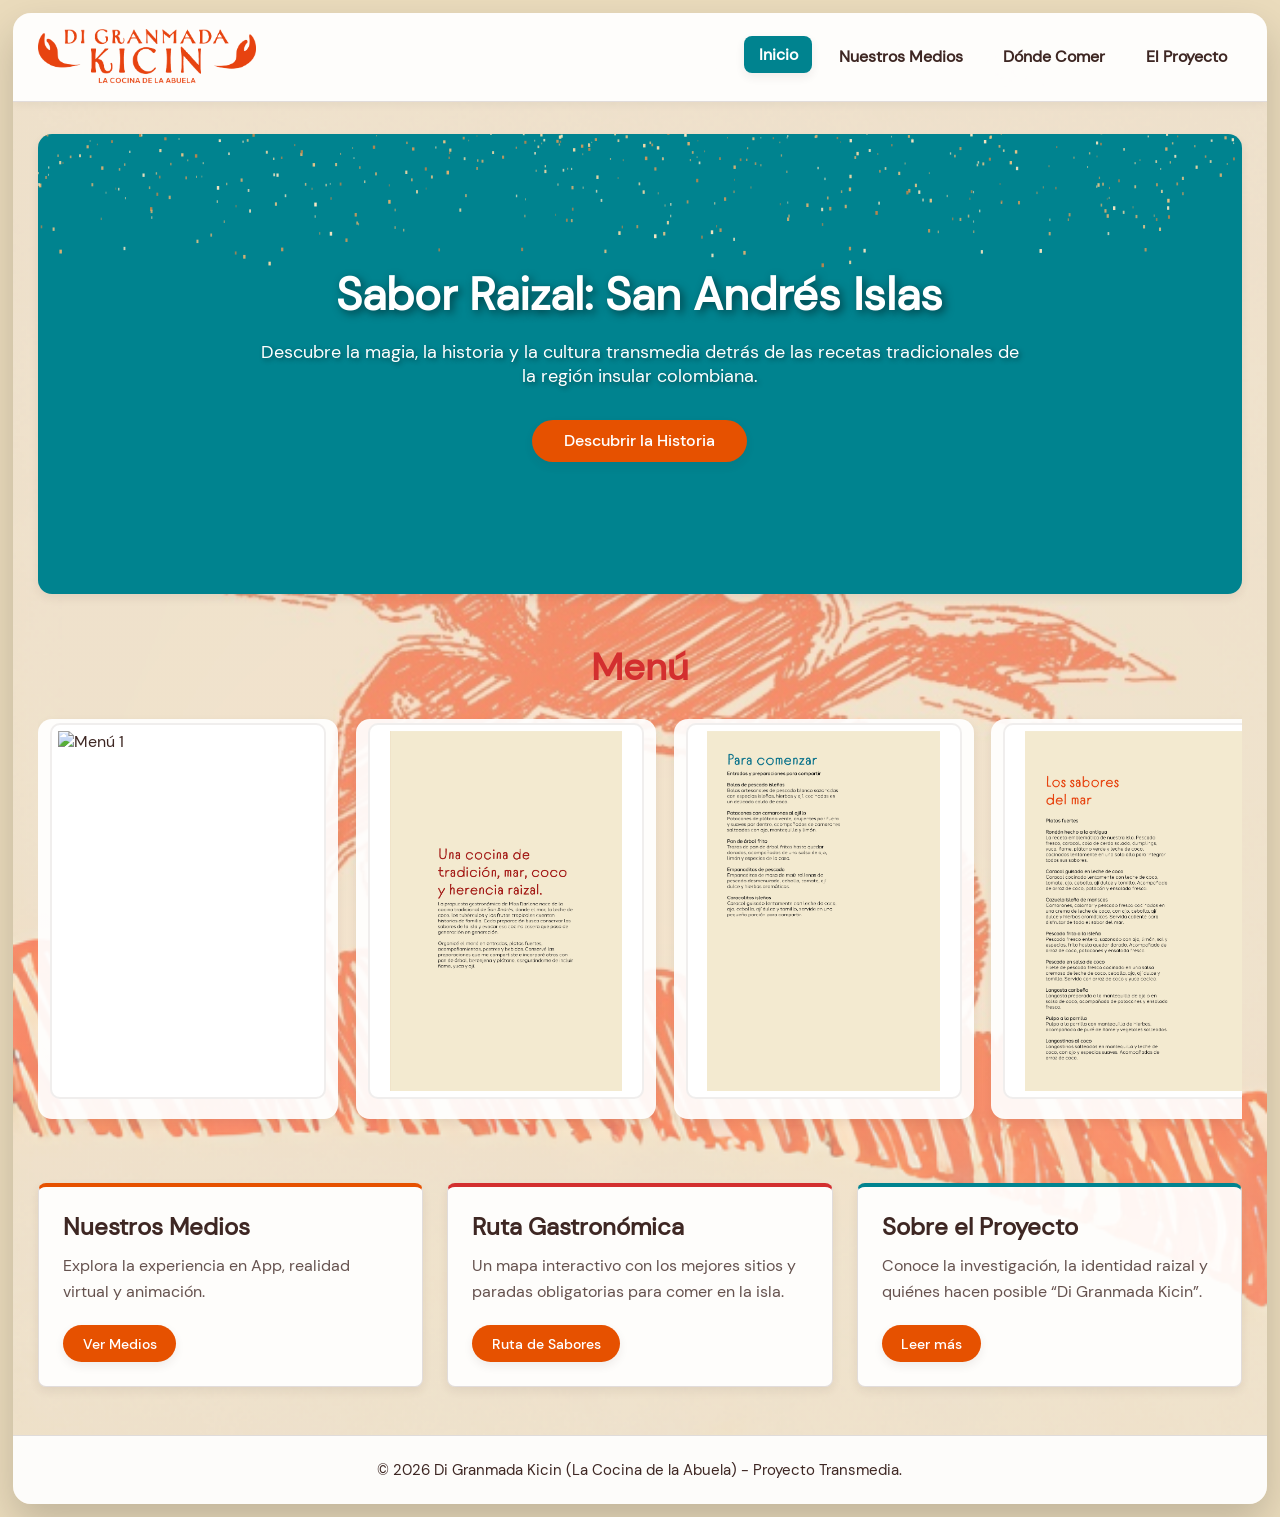
==== index.html @ 64329609 "Change menu1 image source from PNG to PDF" ====
<!DOCTYPE html>
<html lang="es">
<head>
    <meta charset="UTF-8">
    <meta name="viewport" content="width=device-width, initial-scale=1.0">
    <title>Inicio - Di Granmada Kicin</title>
    <link rel="stylesheet" href="styles.css">
    <link rel="icon" type="image/png" href="cabezote@300x.png">
</head>
<body>
  <div class="site-frame">
    
      <header>
          <a href="index.html" class="logo">
              <img src="cabezote@300x.png" alt="Di Granmada Kicin - La cocina de la abuela">
          </a>
          <nav>
              <ul>
                  <li><a href="index.html" class="active">Inicio</a></li>
                  <li><a href="nuestros-medios.html">Nuestros Medios</a></li>
                  <li><a href="donde-comer.html">Dónde Comer</a></li>
                  <li><a href="sobre-el-proyecto.html">El Proyecto</a></li>
              </ul>
          </nav>
      </header>

      <main>
          <section class="hero">
              <div class="hero-sand-overlay"></div>
              <h1>Sabor Raizal: San Andrés Islas</h1>
              <p>Descubre la magia, la historia y la cultura transmedia detrás de las recetas tradicionales de la región insular colombiana.</p>
              <a href="sobre-el-proyecto.html" class="crayon-btn">Descubrir la Historia</a>
          </section>

          <section class="menu-section">
              <h2 class="section-title">Menú</h2>
              <div class="menu-gallery" id="menuGallery">
                  <div class="menu-item" tabindex="0" aria-label="Menú 1">
                      <div class="img-wrap">
                          <img src="menu1.pdf" alt="Menú 1">
                      </div>
                  </div>

                  <div class="menu-item" tabindex="0" aria-label="Menú 2">
                      <div class="img-wrap">
                          <img src="menu2.png" alt="Menú 2">
                      </div>
                  </div>

                  <div class="menu-item" tabindex="0" aria-label="Menú 3">
                      <div class="img-wrap">
                          <img src="menu3.png" alt="Menú 3">
                      </div>
                  </div>

                  <div class="menu-item" tabindex="0" aria-label="Menú 4">
                      <div class="img-wrap">
                          <img src="menu4.png" alt="Menú 4">
                      </div>
                  </div>

                  <div class="menu-item" tabindex="0" aria-label="Menú 5">
                      <div class="img-wrap">
                          <img src="menu5.png" alt="Menú 5">
                      </div>
                  </div>

                  <div class="menu-item" tabindex="0" aria-label="Menú 6">
                      <div class="img-wrap">
                          <img src="menu6.png" alt="Menú 6">
                      </div>
                  </div>

                  <div class="menu-item" tabindex="0" aria-label="Menú 7">
                      <div class="img-wrap">
                          <img src="menu7.png" alt="Menú 7">
                      </div>
                  </div>
              </div>
          </section>

          <section class="grid-resumen">
              <article class="crayon-box">
                  <h3>Nuestros Medios</h3>
                  <p>Explora la experiencia en App, realidad virtual y animación.</p>
                  <br>
                  <a href="nuestros-medios.html" class="crayon-btn small">Ver Medios</a>
              </article>

              <article class="crayon-box">
                  <h3>Ruta Gastronómica</h3>
                  <p>Un mapa interactivo con los mejores sitios y paradas obligatorias para comer en la isla.</p>
                  <br>
                  <a href="donde-comer.html" class="crayon-btn small">Ruta de Sabores</a>
              </article>

              <article class="crayon-box">
                  <h3>Sobre el Proyecto</h3>
                  <p>Conoce la investigación, la identidad raizal y quiénes hacen posible “Di Granmada Kicin”.</p>
                  <br>
                  <a href="sobre-el-proyecto.html" class="crayon-btn small">Leer más</a>
              </article>
          </section>
      </main>

      <footer>
          <p>&copy; 2026 Di Granmada Kicin (La Cocina de la Abuela) - Proyecto Transmedia.</p>
      </footer>
    </div>
  

    <script src="menu-gallery.js"></script>
    <script src="sand.js"></script>
</body>
</html>
---- styles.css ----
/* ===============================================================
   styles.css - fusionado (original del repo + ajustes de encuadre,
   no recortar imágenes y modal de galería)
   =============================================================== */

/* -------------------------
   Fuentes (DMSans)
   ------------------------- */
@font-face {
  font-family: 'DMSans Regular';
  src: url('DMSans-Regular.ttf') format('truetype');
  font-weight: 400;
  font-style: normal;
  font-display: swap;
}
@font-face {
  font-family: 'DMSans Medium';
  src: url('DMSans-Medium.ttf') format('truetype');
  font-weight: 500;
  font-style: normal;
  font-display: swap;
}

/* ===============================================================
   Variables y Configuración Inicial
   =============================================================== */
:root {
  --color-bg: #F6EEDF;
  --color-primary: #E65100;
  --color-secondary: #D32F2F;
  --color-accent: #00838F;
  --color-text: #3E2723;
  --color-white: #FFFFFF;
  --border-radius-standard: 8px;
  --shadow-solid: 0 4px 10px rgba(62, 39, 35, 0.08);
  --shadow-hover: 0 8px 20px rgba(62, 39, 35, 0.15);

  /* extras para marco y modal */
  --frame-radius: 18px;
  --frame-shadow: 0 18px 40px rgba(0,0,0,0.18);
  --bg-out: #eadbbc;            /* mismo tono crema de la ilustración */
  --shadow: var(--shadow-solid); /* antes se usaba sin estar definida */
  --site-max: 1880px;           /* ancho máximo del contenido */
  --frame-gap: clamp(0.35rem, 1vw, 1rem);
  --gutter: clamp(0.8rem, 2vw, 2rem);
}

/* ===============================================================
   Reset / base
   =============================================================== */
* { margin: 0; padding: 0; box-sizing: border-box; }

html {
  -webkit-font-smoothing: antialiased;
  -moz-osx-font-smoothing: grayscale;
  background-color: var(--bg-out);   /* respaldo mientras carga la imagen */
}

/* ----------------------------------------------------------------
   FONDO: la ilustración queda FIJA y cubre SIEMPRE toda la ventana
   (cover + centrado, sin repetirse ni dejar bordes), sin importar
   el tamaño de pantalla o cuánto se haga scroll.
   Se usa un pseudo-elemento fijo en vez de background-attachment:fixed
   porque este último falla en iOS/Safari.
   ---------------------------------------------------------------- */
body {
  min-height: 100vh;
  min-height: 100dvh;
  font-family: 'DMSans Regular', system-ui, -apple-system, "Segoe UI", Roboto, Arial, sans-serif;
  color: var(--color-text);
  background: transparent;
}

/* ---------------------------------------
   MARCO CENTRAL (.site-frame)
   Caja centrada con ancho máximo: el contenido ya no se estira
   de borde a borde y la ilustración se ve a los lados.
   --------------------------------------- */
.site-frame {
  position: relative;
  width: min(var(--site-max), 100% - 2 * var(--frame-gap));
  margin: var(--frame-gap) auto;
  display: flex;
  flex-direction: column;
  min-height: calc(100vh - 2 * var(--frame-gap));
  min-height: calc(100dvh - 2 * var(--frame-gap));
  overflow: hidden;
  border-radius: var(--frame-radius);
  /* ilustración DENTRO del contenedor: cubre todo el marco, centrada;
     el velo crema mantiene legibles los títulos */
  background:
    linear-gradient(rgba(246,238,223,0.45), rgba(246,238,223,0.45)),
    var(--bg-out) url("Fondo pagina web.png") center 55% / cover no-repeat;
  box-shadow: var(--frame-shadow);
}
.site-frame > main { flex: 1 0 auto; }   /* el footer siempre queda abajo */

/* ===============================================================
   Header (mantener estilo)
   =============================================================== */
header {
  display: flex;
  justify-content: space-between;
  align-items: center;
  gap: 1rem;
  padding: 1rem var(--gutter);
  background-color: rgba(255, 255, 255, 0.92);
  border-bottom: 1px solid rgba(62, 39, 35, 0.15);
  box-shadow: 0 2px 10px rgba(0,0,0,0.05);
  margin-bottom: 2rem;
}
.logo img { max-height: 56px; width: auto; display: block; }
nav ul { display:flex; list-style:none; gap:0.75rem; }
nav a { text-decoration:none; color:var(--color-text); font-weight:700; font-size:1rem; padding:0.5rem 0.9rem; display:inline-block; border-radius:var(--border-radius-standard); transition:all 0.3s ease; }
nav a:hover, nav a.active { background-color: var(--color-accent); color: var(--color-white); box-shadow: var(--shadow-solid); transform: translateY(-2px); }

/* Footer */
footer { text-align:center; padding:1.5rem var(--gutter); margin-top:3rem; font-size:0.95rem; background-color: rgba(255,255,255,0.9); border-top: 1px solid rgba(62,39,35,0.15); }



/* Main general */
main {
  width: 100%;
  padding: 0 var(--gutter);
}
/* Crayon box */
.crayon-box { background-color: rgba(255,255,255,0.92); border: 1px solid rgba(62,39,35,0.15); border-radius: var(--border-radius-standard); padding: 1.5rem; box-shadow: var(--shadow-solid); transition: transform 0.2s, box-shadow 0.2s; }
.crayon-box:hover { transform: translateY(-4px); box-shadow: var(--shadow-hover); }

/* Botones */
.crayon-btn { display:inline-flex; align-items:center; justify-content:center; background-color:var(--color-primary); color:var(--color-white); padding:0.8rem 2rem; font-family:'DMSans Medium'; font-size:1rem; text-decoration:none; border-radius:999px; box-shadow:var(--shadow-solid); cursor:pointer; line-height:1; border:0; transition:all 0.2s; }
.crayon-btn:hover { background-color: var(--color-secondary); transform: translateY(-2px); box-shadow: var(--shadow-hover); }
.crayon-btn.small { font-size:0.9rem; padding:0.7rem 1.2rem; }

/* Hero (mantengo tus reglas) */
.hero { position: relative; display:flex; flex-direction:column; align-items:center; justify-content:center; text-align:center; padding:4rem 2rem; background-color: var(--color-accent); border-radius: 14px; box-shadow: var(--shadow); margin-bottom:3rem; overflow:hidden; min-height:clamp(340px, 52vh, 460px); isolation:isolate; }
.hero h1, .hero p, .hero .crayon-btn { position:relative; z-index:2; }
.hero h1 { color: var(--color-white); font-size:clamp(1.9rem, 4vw, 2.8rem); margin-bottom:1rem; text-shadow:3px 3px 8px rgba(0,0,0,0.5); }
.hero p { color:var(--color-white); font-size:1.15rem; margin-bottom:2rem; max-width:760px; text-shadow:2px 2px 5px rgba(0,0,0,0.4); }

/* hero overlay: la arena se dibuja en un <canvas> (ver sand.js) */
.hero-sand-overlay { position:absolute; inset:0; z-index:1; pointer-events:none; overflow:hidden; }
.hero-sand-overlay canvas { position:absolute; inset:0; display:block; }

/* GRID RESUMEN y media grids */
.grid-resumen { display:grid; grid-template-columns:repeat(auto-fit,minmax(260px,1fr)); gap:1.5rem; }

/* IMAGES: marcos para que no se recorten */
.media-image-frame, .restaurant-img-frame, .img-wrap { width:100%; height:260px; border-radius:12px; overflow:hidden; display:flex; align-items:center; justify-content:center; padding:8px; background:linear-gradient(180deg,#fff,#fff); border:2px solid rgba(62,39,35,0.08); margin-bottom:1rem; }
.media-image-frame img, .restaurant-img-frame img, .img-wrap img { width:100%; height:100%; object-fit:contain; display:block; }

/* Menú: Galería */
.menu-section { margin:0 0 3rem; }
.section-title { text-align:center; font-size:clamp(1.8rem,3vw,2.4rem); margin-bottom:1.2rem; color:var(--color-secondary); }
.menu-gallery { display:flex; gap:1.1rem; overflow-x:auto; padding:0.5rem 0 1rem; scroll-snap-type:x proximity; -webkit-overflow-scrolling:touch; }
.menu-item { flex:1 0 300px; width:300px; height:400px; border-radius:14px; background:rgba(255,255,255,0.92); box-shadow:var(--shadow); scroll-snap-align:center; display:flex; align-items:center; justify-content:center; padding:0.75rem; cursor:pointer; position:relative; outline:none; }
.img-wrap { width:100%; height:100%; display:flex; align-items:center; justify-content:center; background:linear-gradient(180deg,#fff,#fff); border-radius:10px; overflow:hidden; padding:6px; }
.menu-item img { max-width:100%; max-height:100%; object-fit:contain; display:block; }
.menu-item:focus { box-shadow:0 8px 22px rgba(19,131,167,0.18); transform:translateY(-4px); }

/* Modal para menú expandido */
.menu-modal { position:fixed; inset:0; display:none; align-items:center; justify-content:center; z-index:1200; background:rgba(0,0,0,0.6); }
.menu-modal.open { display:flex; }
.menu-modal .modal-body { position:relative; width:min(1100px,95%); max-height:90vh; background:#fff; border-radius:10px; box-shadow:0 20px 60px rgba(0,0,0,0.6); overflow:hidden; display:flex; flex-direction:column; }
.menu-modal .modal-header { display:flex; align-items:center; justify-content:space-between; padding:0.75rem 1rem; border-bottom:1px solid rgba(0,0,0,0.06); }
.menu-modal .title { font-family:'DMSans Medium',sans-serif; font-size:1.1rem; }
.modal-close { background:transparent; border:0; font-size:1.2rem; cursor:pointer; }
.menu-modal .modal-content { padding:1rem; display:flex; align-items:center; justify-content:center; flex:1; overflow:auto; background:#fafafa; }
.menu-modal img { max-width:100%; max-height:80vh; object-fit:contain; display:block; }
.modal-nav { position:absolute; top:50%; left:0; right:0; transform:translateY(-50%); display:flex; justify-content:space-between; padding:0 1rem; pointer-events:none; }
.modal-nav button { pointer-events:auto; background:rgba(255,255,255,0.9); border:0; border-radius:8px; box-shadow:0 4px 12px rgba(0,0,0,0.12); padding:0.5rem 0.7rem; cursor:pointer; }

/* Sección resumen */
.grid-resumen .crayon-box:nth-child(1) { border-top: 4px solid var(--color-primary); }
.grid-resumen .crayon-box:nth-child(2) { border-top: 4px solid var(--color-secondary); }
.grid-resumen .crayon-box:nth-child(3) { border-top: 4px solid var(--color-accent); }
.grid-resumen h3 { margin-bottom:0.7rem; font-size:1.5rem; }
.grid-resumen p { color: rgba(62,39,35,0.8); line-height:1.6; }

/* Páginas internas */
.page-title { text-align:center; font-size:clamp(1.8rem,3vw,2.6rem); margin-bottom:1.5rem; color:var(--color-secondary); }
.media-grid, .restaurants-grid { display:grid; grid-template-columns:repeat(auto-fit,minmax(240px,1fr)); gap:1.5rem; }
.media-card, .restaurant-card { display:flex; flex-direction:column; height:100%; }
.media-image-frame, .restaurant-img-frame { width:100%; height:260px; border-radius:12px; overflow:hidden; display:flex; align-items:center; justify-content:center; background:linear-gradient(180deg,#fff,#fff); padding:8px; border:2px solid rgba(0,0,0,0.04); margin-bottom:0.85rem; }
.media-image-frame img, .restaurant-img-frame img { width:100%; height:100%; object-fit:contain; display:block; }
.media-card h3, .restaurant-card h3 { margin:0.2rem 0 0.6rem; font-size:1.6rem; text-align:center; }
.media-description { font-size:0.96rem; line-height:1.55; color:rgba(62,39,35,0.8); text-align:left; margin-top:0.25rem; }

/* Dónde Comer */
.restaurant-card { padding:1rem; border-radius:18px; }
.restaurant-content { display:flex; flex-direction:column; gap:0.5rem; }
.restaurant-top { display:flex; align-items:center; justify-content:space-between; gap:0.75rem; }
.restaurant-top h3 { margin:0; text-align:left; font-size:1.4rem; flex:1; }
.maps-btn { display:inline-flex; align-items:center; justify-content:center; width:42px; height:42px; background:rgba(19,131,167,0.12); color:var(--color-accent); border-radius:50%; text-decoration:none; transition:transform 0.2s ease, background 0.2s ease; flex-shrink:0; }
.maps-btn:hover { transform:translateY(-2px); background:rgba(19,131,167,0.2); }
.maps-btn svg { width:18px; height:18px; }
.restaurant-content p { margin:0; font-size:0.98rem; line-height:1.4; color:rgba(62,39,35,0.8); text-align:left; }
.restaurant-content p span { font-weight:700; color:var(--color-text); }

/* Proyecto */
.info-blocks {
  display: flex;
  flex-direction: row;
  flex-wrap: wrap;
  gap: 1.5rem;
  align-items: flex-start;
  width: 100%;
  box-sizing: border-box;
}
.project-card {
  flex: 1 1 320px;   /* dos columnas en escritorio, una en móvil */
  min-width: 0;
  background: rgba(255,255,255,0.9);
  border-radius: 12px;
  padding: 1.25rem;
  box-shadow: 0 6px 18px rgba(0,0,0,0.06);
}
.text-content h2 { margin-bottom:0.8rem; font-size:1.8rem; color:var(--color-secondary); }
.text-content p { font-size:1rem; line-height:1.7; color:rgba(62,39,35,0.85); }
.preserve-lines { overflow-wrap: anywhere; word-break: break-word; hyphens: auto; }
/* Mapas u otros bloques aparecen debajo (centrados) */
.mapa-section { margin-top: 1.5rem; display:flex; justify-content:center; }
.mapa-small { width:90%; max-width:640px; background: rgba(255,255,255,0.6); padding:10px; border-radius:12px; }

.mapa-small img { width:100%; height:auto; display:block; border-radius:8px; object-fit:contain; }

/* Media queries */
@media screen and (max-width: 900px) {
  header { flex-direction:column; padding:1rem; gap:0.75rem; }
  nav ul { flex-wrap:wrap; justify-content:center; gap:0.4rem; }
  .hero { padding:2.5rem 1.25rem; }
  .menu-item { flex:0 0 220px; width:220px; height:300px; }
  .media-image-frame, .restaurant-img-frame { height:200px; }
}
@media screen and (max-width: 600px) {
  :root { --frame-gap: 0.4rem; --gutter: 0.8rem; }
  .site-frame { border-radius:12px; }
  .menu-item { flex:0 0 78vw; width:78vw; height:min(105vw, 460px); }
}
@media screen and (max-width: 480px) {
  .media-image-frame, .restaurant-img-frame { height:180px; }
  .hero { padding:2rem 1rem; min-height:300px; }
  nav a { font-size:0.95rem; padding:0.4rem 0.7rem; }
}

/* Fin de archivo */
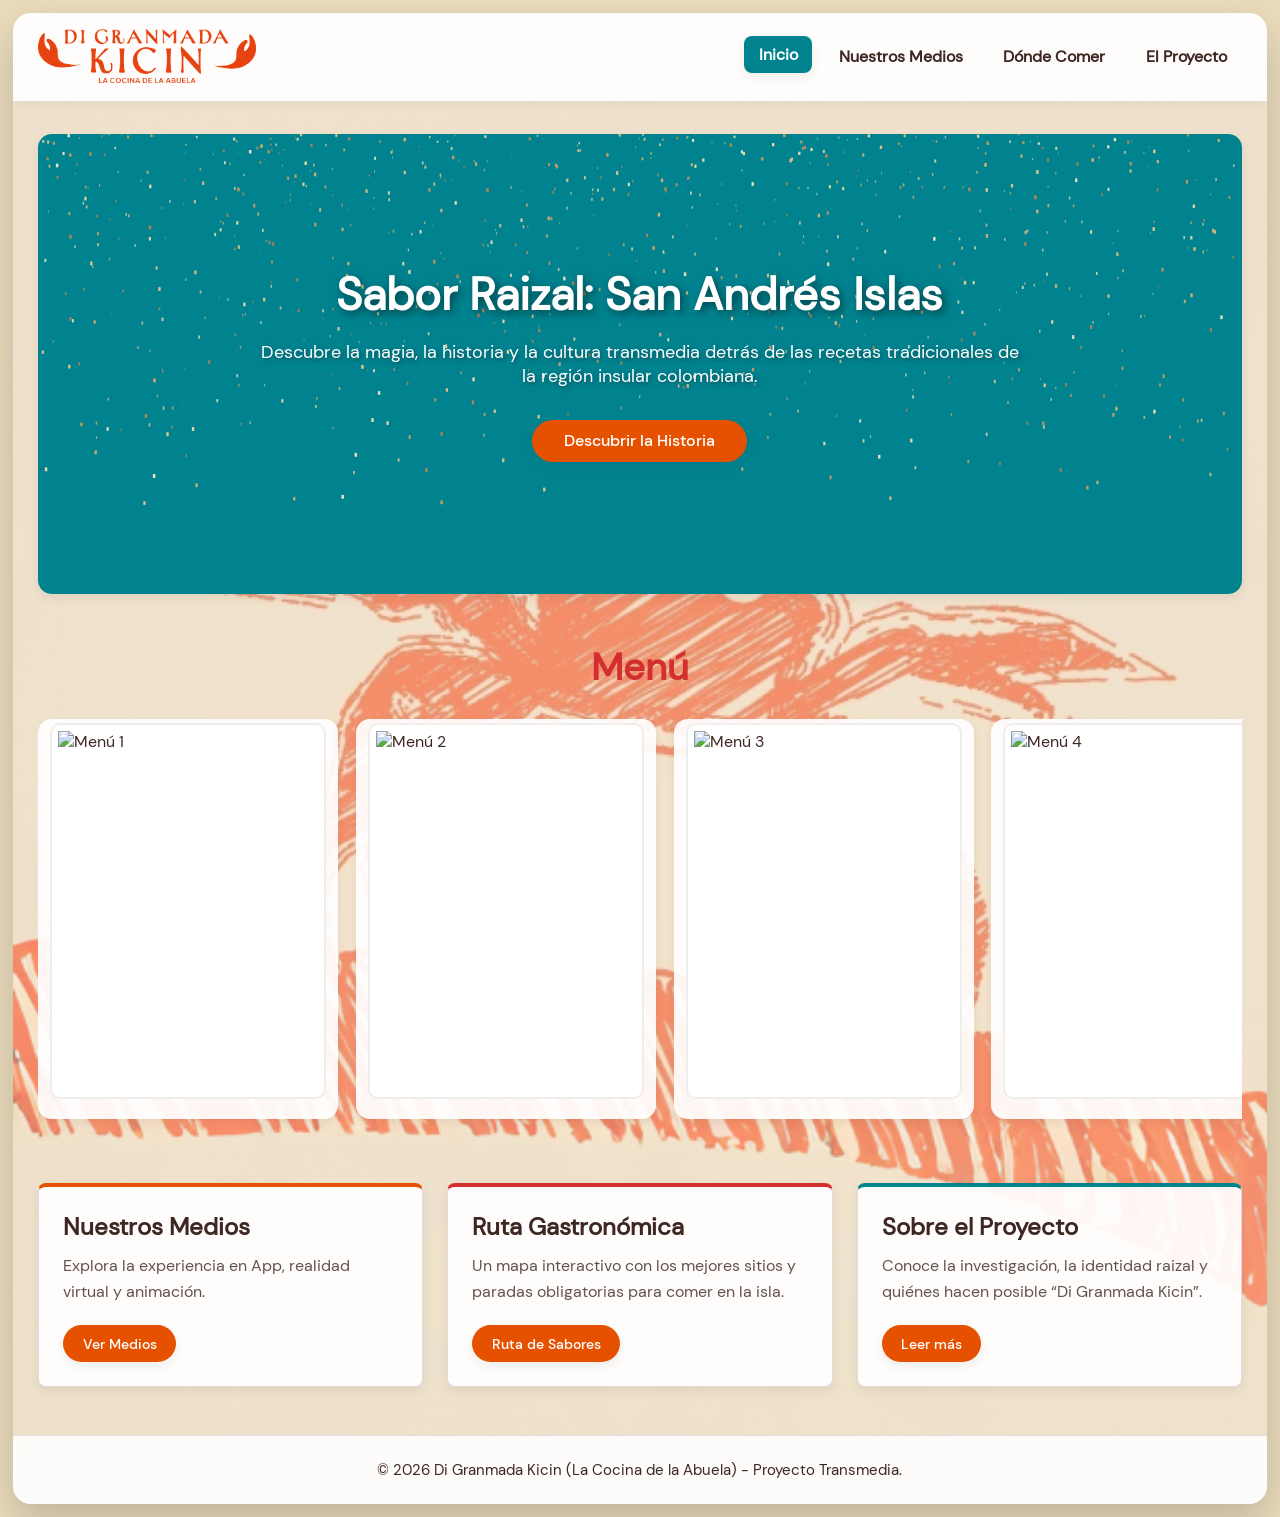
==== commit c1d2aa50: "Change menu1 image source from PDF to PNG" ====
--- a/index.html
+++ b/index.html
@@ -37,7 +37,7 @@
               <div class="menu-gallery" id="menuGallery">
                   <div class="menu-item" tabindex="0" aria-label="Menú 1">
                       <div class="img-wrap">
-                          <img src="menu1.pdf" alt="Menú 1">
+                          <img src="menu1.png" alt="Menú 1">
                       </div>
                   </div>
 
--- a/styles.css
+++ b/styles.css
@@ -151,6 +151,28 @@
 .media-image-frame img, .restaurant-img-frame img, .img-wrap img { width:100%; height:100%; object-fit:contain; display:block; }
 
 /* Menú: Galería */
+/* IMAGES: marcos para que no se recorten */
+.media-image-frame, .restaurant-img-frame, .img-wrap {
+  width:100%;
+  height:260px;
+  border-radius:12px;
+  overflow:hidden;
+  display:flex;
+  align-items:center;
+  justify-content:center;
+  padding:8px;
+  background:linear-gradient(180deg,#fff,#fff);
+  border:2px solid rgba(62,39,35,0.08);
+  margin-bottom:1rem;
+}
+.media-image-frame img, .restaurant-img-frame img, .img-wrap img {
+  width:100%;
+  height:100%;
+  object-fit:contain;
+  display:block;
+}
+
+/* Menú: Galería */
 .menu-section { margin:0 0 3rem; }
 .section-title { text-align:center; font-size:clamp(1.8rem,3vw,2.4rem); margin-bottom:1.2rem; color:var(--color-secondary); }
 .menu-gallery { display:flex; gap:1.1rem; overflow-x:auto; padding:0.5rem 0 1rem; scroll-snap-type:x proximity; -webkit-overflow-scrolling:touch; }
@@ -158,7 +180,6 @@
 .img-wrap { width:100%; height:100%; display:flex; align-items:center; justify-content:center; background:linear-gradient(180deg,#fff,#fff); border-radius:10px; overflow:hidden; padding:6px; }
 .menu-item img { max-width:100%; max-height:100%; object-fit:contain; display:block; }
 .menu-item:focus { box-shadow:0 8px 22px rgba(19,131,167,0.18); transform:translateY(-4px); }
-
 /* Modal para menú expandido */
 .menu-modal { position:fixed; inset:0; display:none; align-items:center; justify-content:center; z-index:1200; background:rgba(0,0,0,0.6); }
 .menu-modal.open { display:flex; }
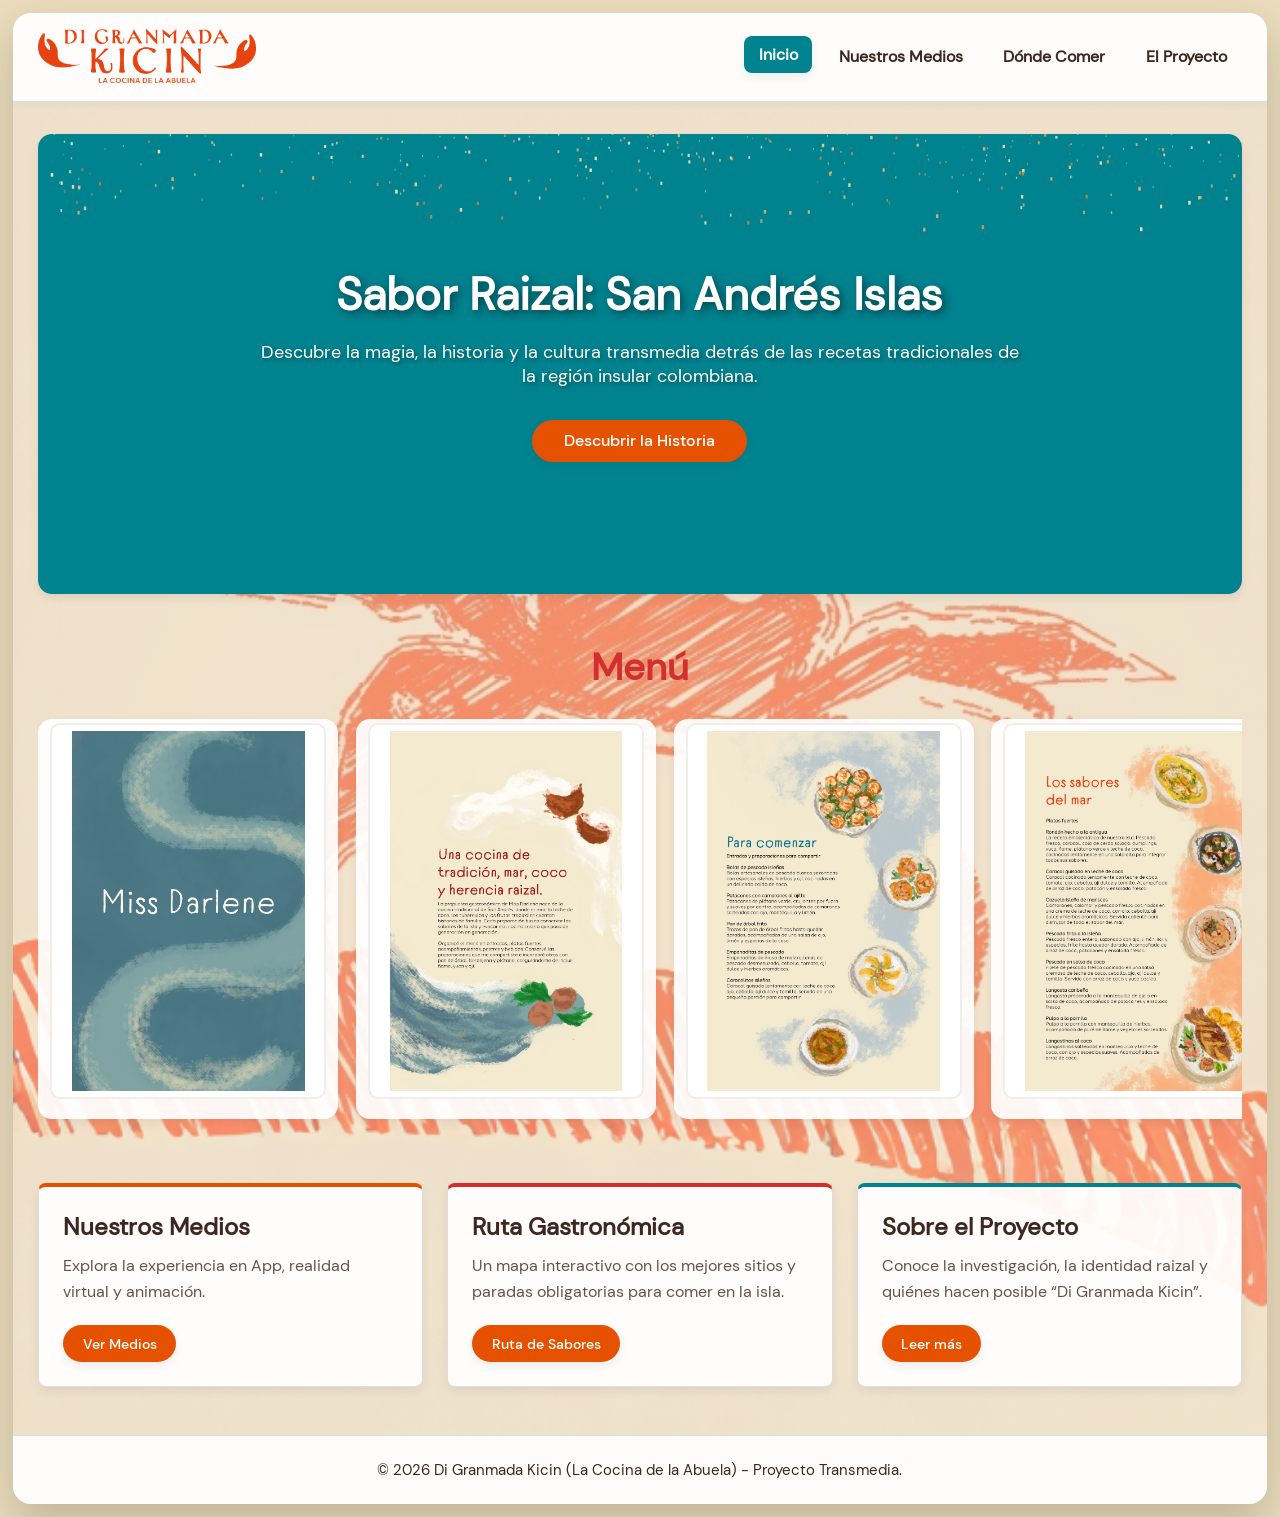
==== commit 0c168eca: "Update index.html" ====
--- a/index.html
+++ b/index.html
@@ -37,43 +37,43 @@
               <div class="menu-gallery" id="menuGallery">
                   <div class="menu-item" tabindex="0" aria-label="Menú 1">
                       <div class="img-wrap">
-                          <img src="menu1.png" alt="Menú 1">
+                          <img src="Menu1.png" alt="Menú 1">
                       </div>
                   </div>
 
                   <div class="menu-item" tabindex="0" aria-label="Menú 2">
                       <div class="img-wrap">
-                          <img src="menu2.png" alt="Menú 2">
+                          <img src="Menu2.png" alt="Menú 2">
                       </div>
                   </div>
 
                   <div class="menu-item" tabindex="0" aria-label="Menú 3">
                       <div class="img-wrap">
-                          <img src="menu3.png" alt="Menú 3">
+                          <img src="Menu3.png" alt="Menú 3">
                       </div>
                   </div>
 
                   <div class="menu-item" tabindex="0" aria-label="Menú 4">
                       <div class="img-wrap">
-                          <img src="menu4.png" alt="Menú 4">
+                          <img src="Menu4.png" alt="Menú 4">
                       </div>
                   </div>
 
                   <div class="menu-item" tabindex="0" aria-label="Menú 5">
                       <div class="img-wrap">
-                          <img src="menu5.png" alt="Menú 5">
+                          <img src="Menu5.png" alt="Menú 5">
                       </div>
                   </div>
 
                   <div class="menu-item" tabindex="0" aria-label="Menú 6">
                       <div class="img-wrap">
-                          <img src="menu6.png" alt="Menú 6">
+                          <img src="Menu6.png" alt="Menú 6">
                       </div>
                   </div>
 
                   <div class="menu-item" tabindex="0" aria-label="Menú 7">
                       <div class="img-wrap">
-                          <img src="menu7.png" alt="Menú 7">
+                          <img src="Menu7.png" alt="Menú 7">
                       </div>
                   </div>
               </div>
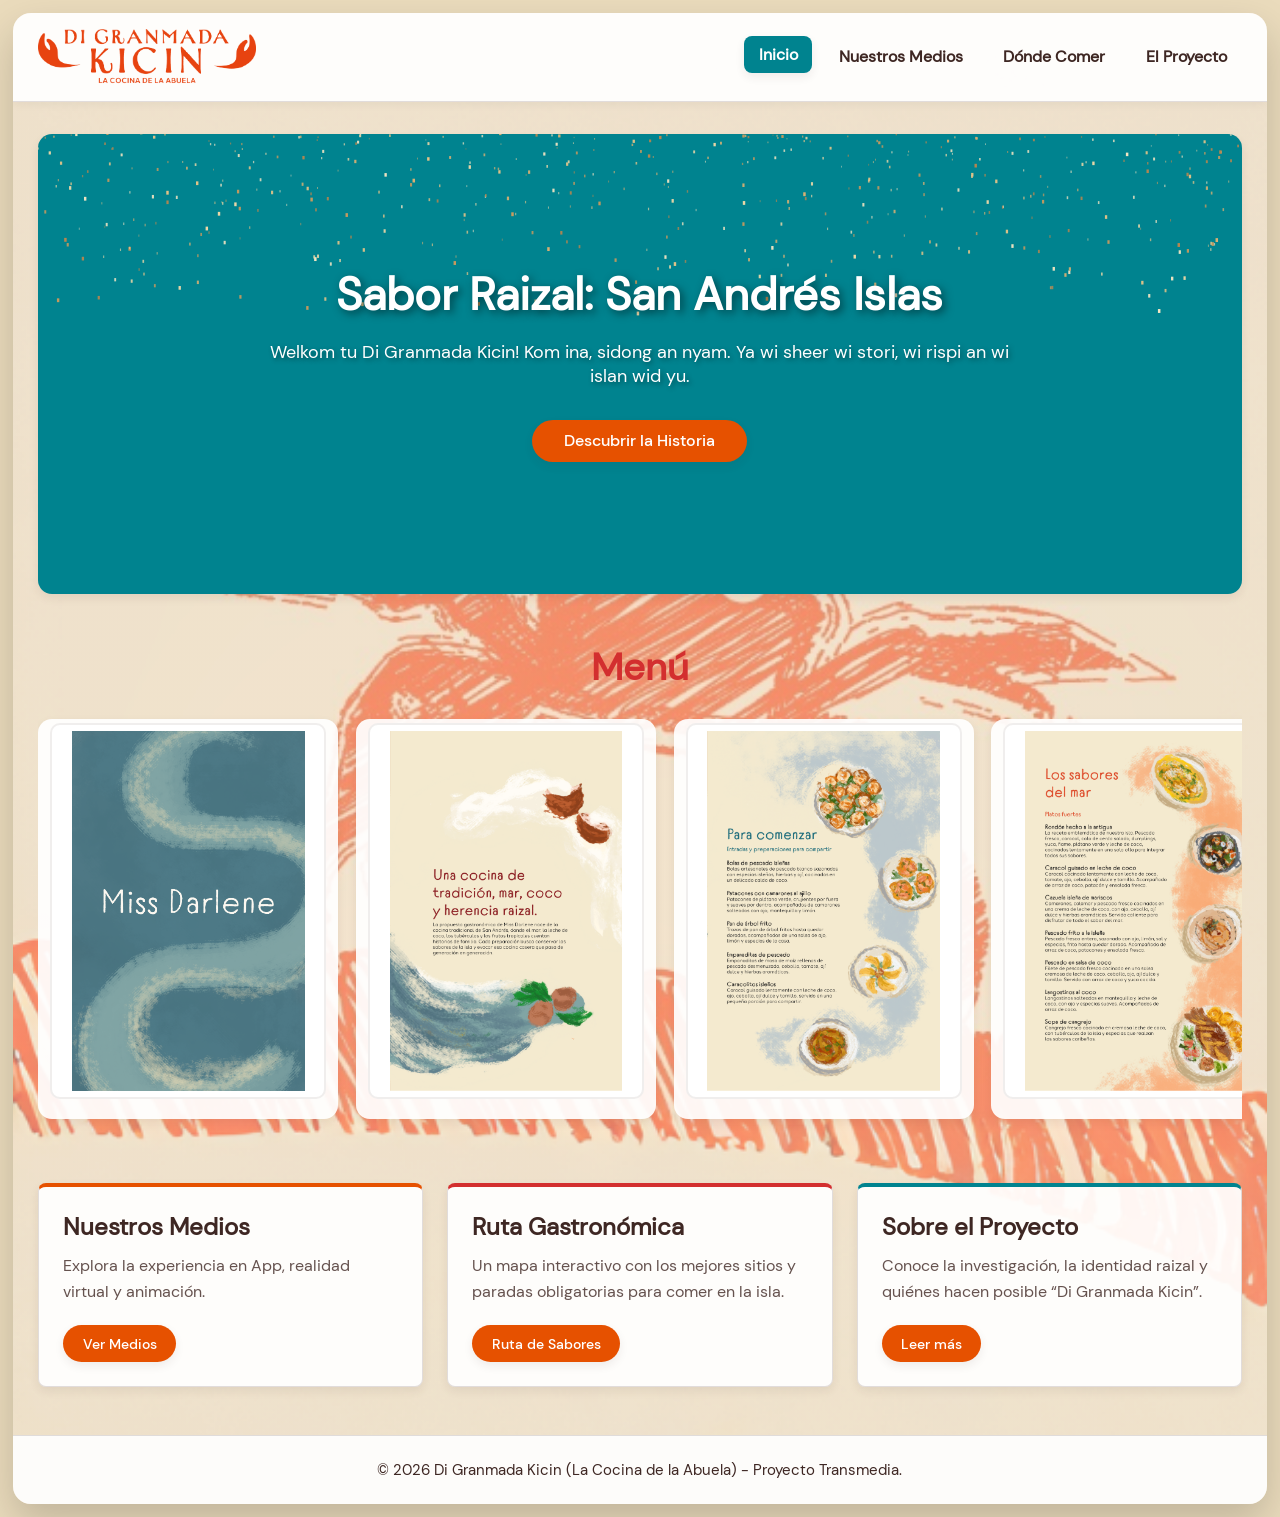
==== commit b29ca662: "Update hero section text to new language" ====
--- a/index.html
+++ b/index.html
@@ -28,7 +28,7 @@
           <section class="hero">
               <div class="hero-sand-overlay"></div>
               <h1>Sabor Raizal: San Andrés Islas</h1>
-              <p>Descubre la magia, la historia y la cultura transmedia detrás de las recetas tradicionales de la región insular colombiana.</p>
+              <p>Welkom tu Di Granmada Kicin! Kom ina, sidong an nyam. Ya wi sheer wi stori, wi rispi an wi islan wid yu.</p>
               <a href="sobre-el-proyecto.html" class="crayon-btn">Descubrir la Historia</a>
           </section>
 
--- a/styles.css
+++ b/styles.css
@@ -218,6 +218,28 @@
 .maps-btn svg { width:18px; height:18px; }
 .restaurant-content p { margin:0; font-size:0.98rem; line-height:1.4; color:rgba(62,39,35,0.8); text-align:left; }
 .restaurant-content p span { font-weight:700; color:var(--color-text); }
+.restaurants-grid .restaurant-card .restaurant-img-frame {
+  width: 100%;
+  height: 260px;               /* alto fijo para todas las tarjetas */
+  border-radius: 12px;
+  overflow: hidden;            /* recorta lo que sobre */
+  display: flex;
+  align-items: center;
+  justify-content: center;     /* centra la imagen en el contenedor */
+  background: #fff;            /* respaldo visual uniforme */
+  padding: 0;                  /* quitamos padding para que la imagen llene el marco */
+  border: none;                /* elimina el borde fino si existe */
+  box-shadow: none;            /* quita sombras en el marco */
+}
+
+.restaurants-grid .restaurant-card .restaurant-img-frame img {
+  width: 100%;
+  height: 100%;
+  object-fit: cover;           /* usar 'cover' para consistencia (recorta centrado) */
+  object-position: center;
+  display: block;
+  border-radius: 0;            /* asegurar que la imagen no tenga radio propio */
+}
 
 /* Proyecto */
 .info-blocks {
@@ -264,5 +286,12 @@
   .hero { padding:2rem 1rem; min-height:300px; }
   nav a { font-size:0.95rem; padding:0.4rem 0.7rem; }
 }
+/* Responsive: ajustar la altura en pantallas pequeñas */
+@media screen and (max-width: 900px) {
+  .restaurants-grid .restaurant-card .restaurant-img-frame { height: 200px; }
+}
+@media screen and (max-width: 480px) {
+  .restaurants-grid .restaurant-card .restaurant-img-frame { height: 180px; }
+}
 
 /* Fin de archivo */
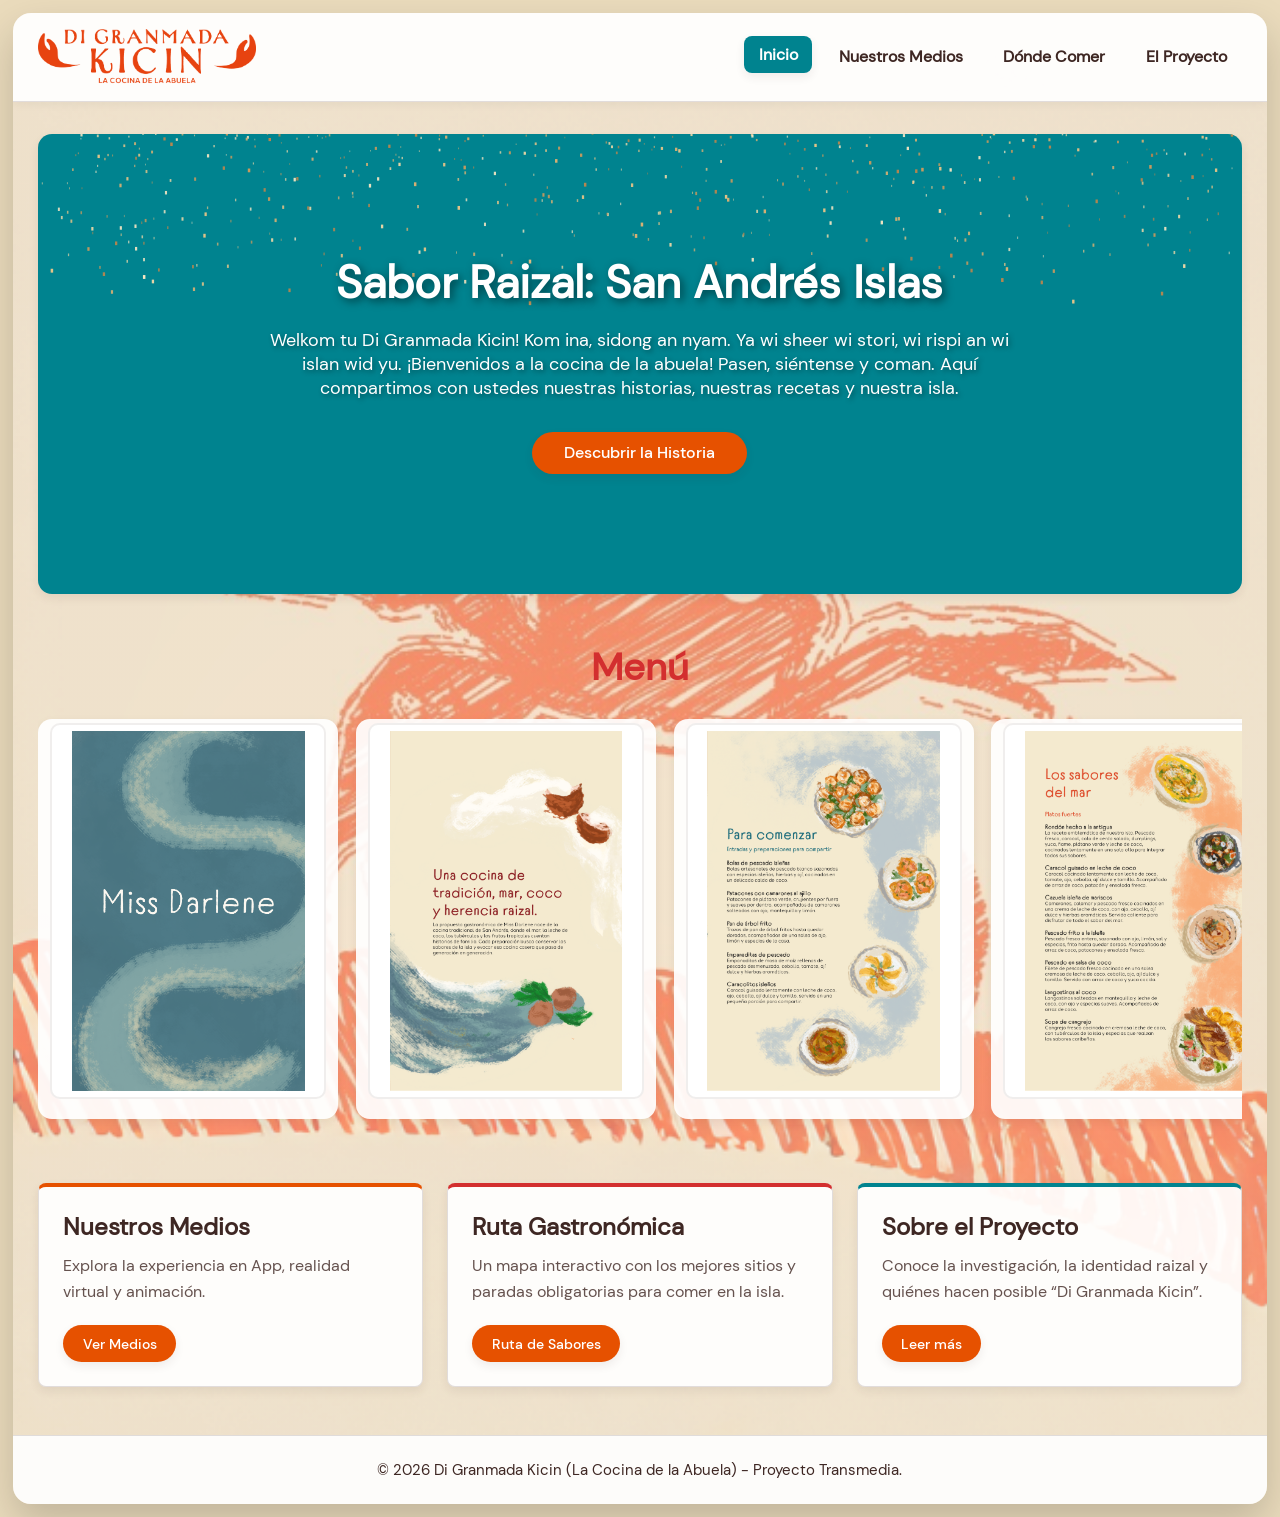
==== commit 2a3ec584: "Enhance hero section and optimize image loading Added welcoming message in Spanish and updated image" ====
--- a/index.html
+++ b/index.html
@@ -28,7 +28,9 @@
           <section class="hero">
               <div class="hero-sand-overlay"></div>
               <h1>Sabor Raizal: San Andrés Islas</h1>
-              <p>Welkom tu Di Granmada Kicin! Kom ina, sidong an nyam. Ya wi sheer wi stori, wi rispi an wi islan wid yu.</p>
+              <p>Welkom tu Di Granmada Kicin! Kom ina, sidong an nyam. Ya wi sheer wi stori, wi rispi an wi islan wid yu.
+
+                ¡Bienvenidos a la cocina de la abuela! Pasen, siéntense y coman. Aquí compartimos con ustedes nuestras historias, nuestras recetas y nuestra isla.</p>
               <a href="sobre-el-proyecto.html" class="crayon-btn">Descubrir la Historia</a>
           </section>
 
@@ -37,37 +39,37 @@
               <div class="menu-gallery" id="menuGallery">
                   <div class="menu-item" tabindex="0" aria-label="Menú 1">
                       <div class="img-wrap">
-                          <img src="Menu1.png" alt="Menú 1">
+                          <img src="Menu1.png" alt="Menú 1" fetchpriority="high">
                       </div>
                   </div>
 
                   <div class="menu-item" tabindex="0" aria-label="Menú 2">
                       <div class="img-wrap">
-                          <img src="Menu2.png" alt="Menú 2">
+                          <img src="Menu2.png" alt="Menú 2" fetchpriority="high">
                       </div>
                   </div>
 
                   <div class="menu-item" tabindex="0" aria-label="Menú 3">
                       <div class="img-wrap">
-                          <img src="Menu3.png" alt="Menú 3">
+                          <img src="Menu3.png" alt="Menú 3" fetchpriority="high">
                       </div>
                   </div>
 
                   <div class="menu-item" tabindex="0" aria-label="Menú 4">
                       <div class="img-wrap">
-                          <img src="Menu4.png" alt="Menú 4">
+                          <img src="Menu4.png" alt="Menú 4" fetchpriority="high">
                       </div>
                   </div>
 
                   <div class="menu-item" tabindex="0" aria-label="Menú 5">
                       <div class="img-wrap">
-                          <img src="Menu5.png" alt="Menú 5">
+                          <img src="Menu5.png" alt="Menú 5" fetchpriority="high">
                       </div>
                   </div>
 
                   <div class="menu-item" tabindex="0" aria-label="Menú 6">
                       <div class="img-wrap">
-                          <img src="Menu6.png" alt="Menú 6">
+                          <img src="Menu6.png" alt="Menú 6" fetchpriority="high">
                       </div>
                   </div>
 
--- a/styles.css
+++ b/styles.css
@@ -261,14 +261,161 @@
 }
 .text-content h2 { margin-bottom:0.8rem; font-size:1.8rem; color:var(--color-secondary); }
 .text-content p { font-size:1rem; line-height:1.7; color:rgba(62,39,35,0.85); }
-.preserve-lines { overflow-wrap: anywhere; word-break: break-word; hyphens: auto; }
+.preserve-lines {
+  hyphens: manual;
+  -webkit-hyphens: manual;
+  overflow-wrap: break-word;  /* solo parte una palabra si NO cabe sola en una línea (ej. un link larguísimo) */
+  word-break: normal;
+  text-wrap: pretty;          /* evita palabras sueltas al final del párrafo */
+}
 /* Mapas u otros bloques aparecen debajo (centrados) */
 .mapa-section { margin-top: 1.5rem; display:flex; justify-content:center; }
 .mapa-small { width:90%; max-width:640px; background: rgba(255,255,255,0.6); padding:10px; border-radius:12px; }
 
 .mapa-small img { width:100%; height:auto; display:block; border-radius:8px; object-fit:contain; }
 
-/* Media queries */
+.jerome-banner {
+  display: flex;
+  align-items: center;
+  gap: 1.5rem;
+  margin: 1.5rem auto 2rem;
+  width: min(100%, 960px);
+}
+
+/* Personaje grande, de pie sobre un círculo, saliéndose por arriba */
+.jerome-photo {
+  position: relative;
+  flex: 0 0 200px;
+  height: 230px;
+  display: flex;
+  align-items: flex-end;
+  justify-content: center;
+}
+
+/* círculo de fondo (detrás del personaje) */
+.jerome-photo::before {
+  content: "";
+  position: absolute;
+  bottom: 0;
+  left: 50%;
+  transform: translateX(-50%);
+  width: 180px;
+  height: 180px;
+  border-radius: 50%;
+  background: linear-gradient(135deg, rgba(230,81,0,0.22), rgba(0,131,143,0.18));
+  border: 3px solid #fff;
+  box-shadow: 0 8px 20px rgba(62,39,35,0.15);
+}
+
+.jerome-photo img {
+  position: relative;      /* encima del círculo */
+  z-index: 1;
+  display: block;
+  height: 100%;            /* más alto que el círculo: "sale" por arriba */
+  width: auto;
+  max-width: 100%;
+  object-fit: contain;
+  object-position: center bottom;
+  filter: drop-shadow(0 6px 8px rgba(62,39,35,0.25));
+}
+
+/* Globo de diálogo */
+.jerome-bubble {
+  position: relative;
+  flex: 1;
+  padding: 1.5rem 2rem;
+  background: #fff;
+  border: 1px solid rgba(62,39,35,0.10);
+  border-radius: 26px;
+  box-shadow: 0 12px 28px rgba(62,39,35,0.12);
+}
+
+/* colita del globo apuntando a Jerome */
+.jerome-bubble::before {
+  content: "";
+  position: absolute;
+  left: -13px;
+  top: 50%;
+  width: 26px;
+  height: 26px;
+  background: #fff;
+  border-left: 1px solid rgba(62,39,35,0.10);
+  border-bottom: 1px solid rgba(62,39,35,0.10);
+  border-bottom-left-radius: 6px;
+  transform: translateY(-50%) rotate(45deg);
+}
+
+.jerome-label {
+  display: block;
+  margin-bottom: 0.4rem;
+  font-size: 0.8rem;
+  font-weight: 700;
+  letter-spacing: 0.14em;
+  text-transform: uppercase;
+  color: var(--color-primary, #e65100);
+}
+
+.section-kicker {
+  margin: 0;
+  font-size: clamp(1.2rem, 2.2vw, 1.8rem);
+  line-height: 1.25;
+  font-weight: 600;
+  color: var(--color-secondary);
+  text-align: left;
+}
+
+/* Móvil: Jerome a la izquierda, globo a la derecha */
+@media (max-width: 640px) {
+  .jerome-banner {
+    flex-direction: row;       /* lado a lado */
+    align-items: center;
+    gap: 0.9rem;
+    margin: 1rem auto 1.5rem;
+  }
+
+  /* Jerome más pequeño para que quepa el texto */
+  .jerome-photo {
+    flex: 0 0 125px;
+    height: 165px;
+  }
+  .jerome-photo::before {
+    width: 112px;
+    height: 112px;
+    border-width: 3px;
+  }
+
+  /* Globo: ocupa el resto del ancho */
+  .jerome-bubble {
+    flex: 1;
+    min-width: 0;
+    text-align: left;
+    padding: 0.9rem 1rem;
+    border-radius: 20px;
+  }
+
+  /* Colita otra vez al costado izquierdo, apuntando a Jerome */
+  .jerome-bubble::before {
+    left: -10px;
+    top: 50%;
+    width: 20px;
+    height: 20px;
+    transform: translateY(-50%) rotate(45deg);
+  }
+
+  .jerome-label {
+    font-size: 0.68rem;
+    letter-spacing: 0.1em;
+    margin-bottom: 0.25rem;
+  }
+
+  .section-kicker {
+    font-size: 1.05rem;
+    line-height: 1.25;
+    text-align: left;
+  }
+}
+
+
 @media screen and (max-width: 900px) {
   header { flex-direction:column; padding:1rem; gap:0.75rem; }
   nav ul { flex-wrap:wrap; justify-content:center; gap:0.4rem; }
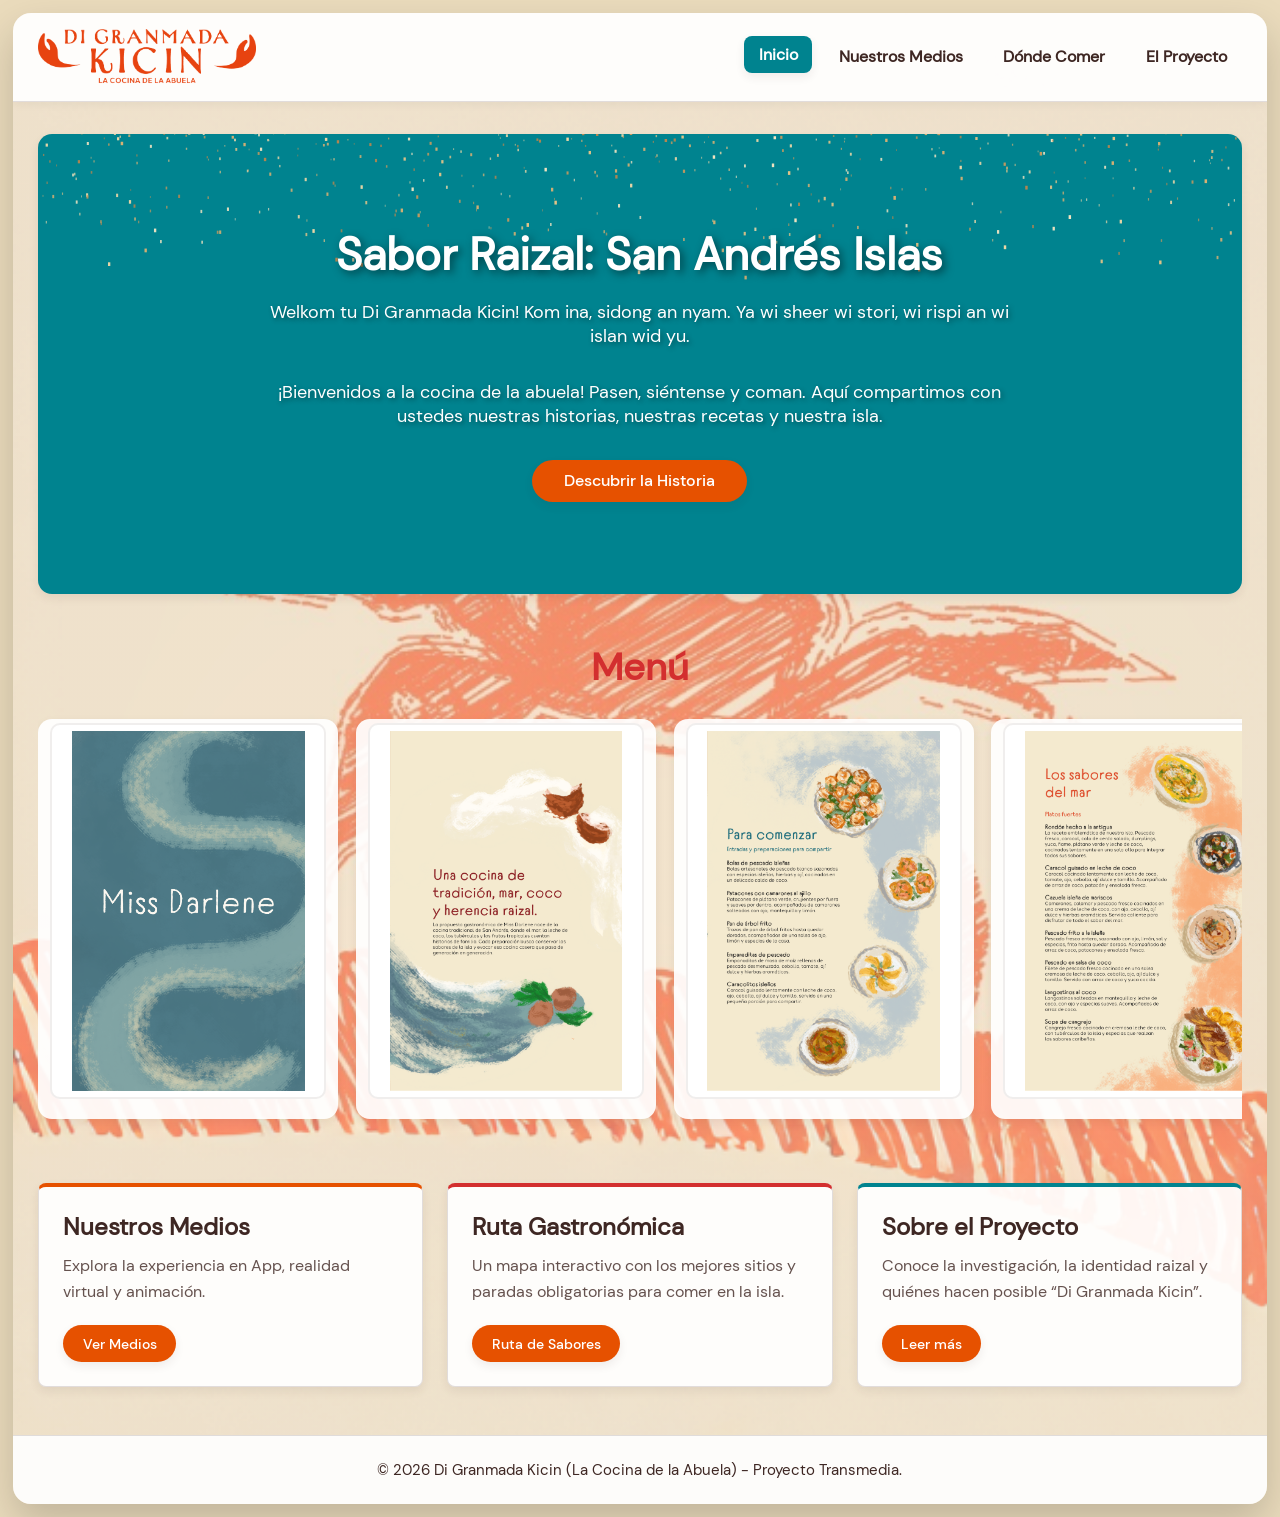
==== commit 9fd22159: "Fix paragraph tags in index.html" ====
--- a/index.html
+++ b/index.html
@@ -28,9 +28,9 @@
           <section class="hero">
               <div class="hero-sand-overlay"></div>
               <h1>Sabor Raizal: San Andrés Islas</h1>
-              <p>Welkom tu Di Granmada Kicin! Kom ina, sidong an nyam. Ya wi sheer wi stori, wi rispi an wi islan wid yu.
+              <p>Welkom tu Di Granmada Kicin! Kom ina, sidong an nyam. Ya wi sheer wi stori, wi rispi an wi islan wid yu.</p>
 
-                ¡Bienvenidos a la cocina de la abuela! Pasen, siéntense y coman. Aquí compartimos con ustedes nuestras historias, nuestras recetas y nuestra isla.</p>
+                <p>¡Bienvenidos a la cocina de la abuela! Pasen, siéntense y coman. Aquí compartimos con ustedes nuestras historias, nuestras recetas y nuestra isla.</p>
               <a href="sobre-el-proyecto.html" class="crayon-btn">Descubrir la Historia</a>
           </section>
 
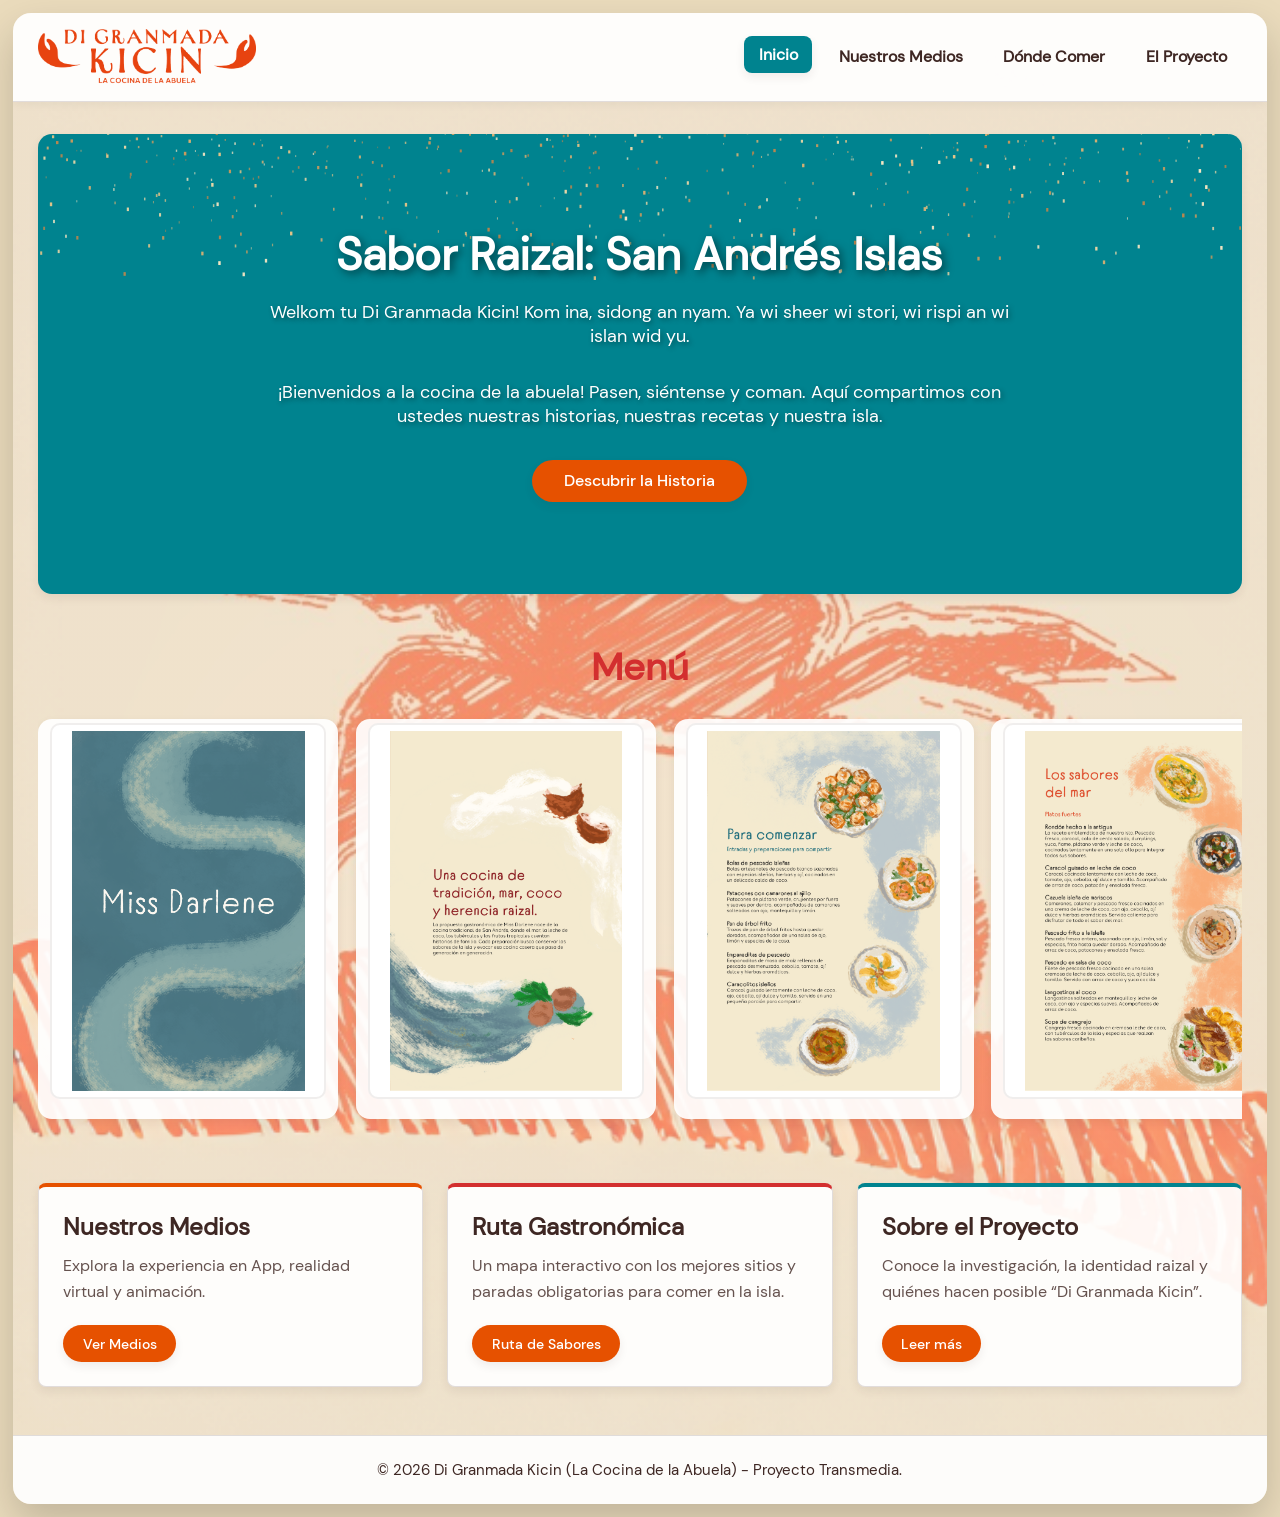
==== commit 7b502dbf: "Remove fetchpriority attribute from menu images" ====
--- a/index.html
+++ b/index.html
@@ -39,37 +39,37 @@
               <div class="menu-gallery" id="menuGallery">
                   <div class="menu-item" tabindex="0" aria-label="Menú 1">
                       <div class="img-wrap">
-                          <img src="Menu1.png" alt="Menú 1" fetchpriority="high">
+                          <img src="Menu1.png" alt="Menú 1">
                       </div>
                   </div>
 
                   <div class="menu-item" tabindex="0" aria-label="Menú 2">
                       <div class="img-wrap">
-                          <img src="Menu2.png" alt="Menú 2" fetchpriority="high">
+                          <img src="Menu2.png" alt="Menú 2" >
                       </div>
                   </div>
 
                   <div class="menu-item" tabindex="0" aria-label="Menú 3">
                       <div class="img-wrap">
-                          <img src="Menu3.png" alt="Menú 3" fetchpriority="high">
+                          <img src="Menu3.png" alt="Menú 3" >
                       </div>
                   </div>
 
                   <div class="menu-item" tabindex="0" aria-label="Menú 4">
                       <div class="img-wrap">
-                          <img src="Menu4.png" alt="Menú 4" fetchpriority="high">
+                          <img src="Menu4.png" alt="Menú 4" >
                       </div>
                   </div>
 
                   <div class="menu-item" tabindex="0" aria-label="Menú 5">
                       <div class="img-wrap">
-                          <img src="Menu5.png" alt="Menú 5" fetchpriority="high">
+                          <img src="Menu5.png" alt="Menú 5" >
                       </div>
                   </div>
 
                   <div class="menu-item" tabindex="0" aria-label="Menú 6">
                       <div class="img-wrap">
-                          <img src="Menu6.png" alt="Menú 6" fetchpriority="high">
+                          <img src="Menu6.png" alt="Menú 6" >
                       </div>
                   </div>
 
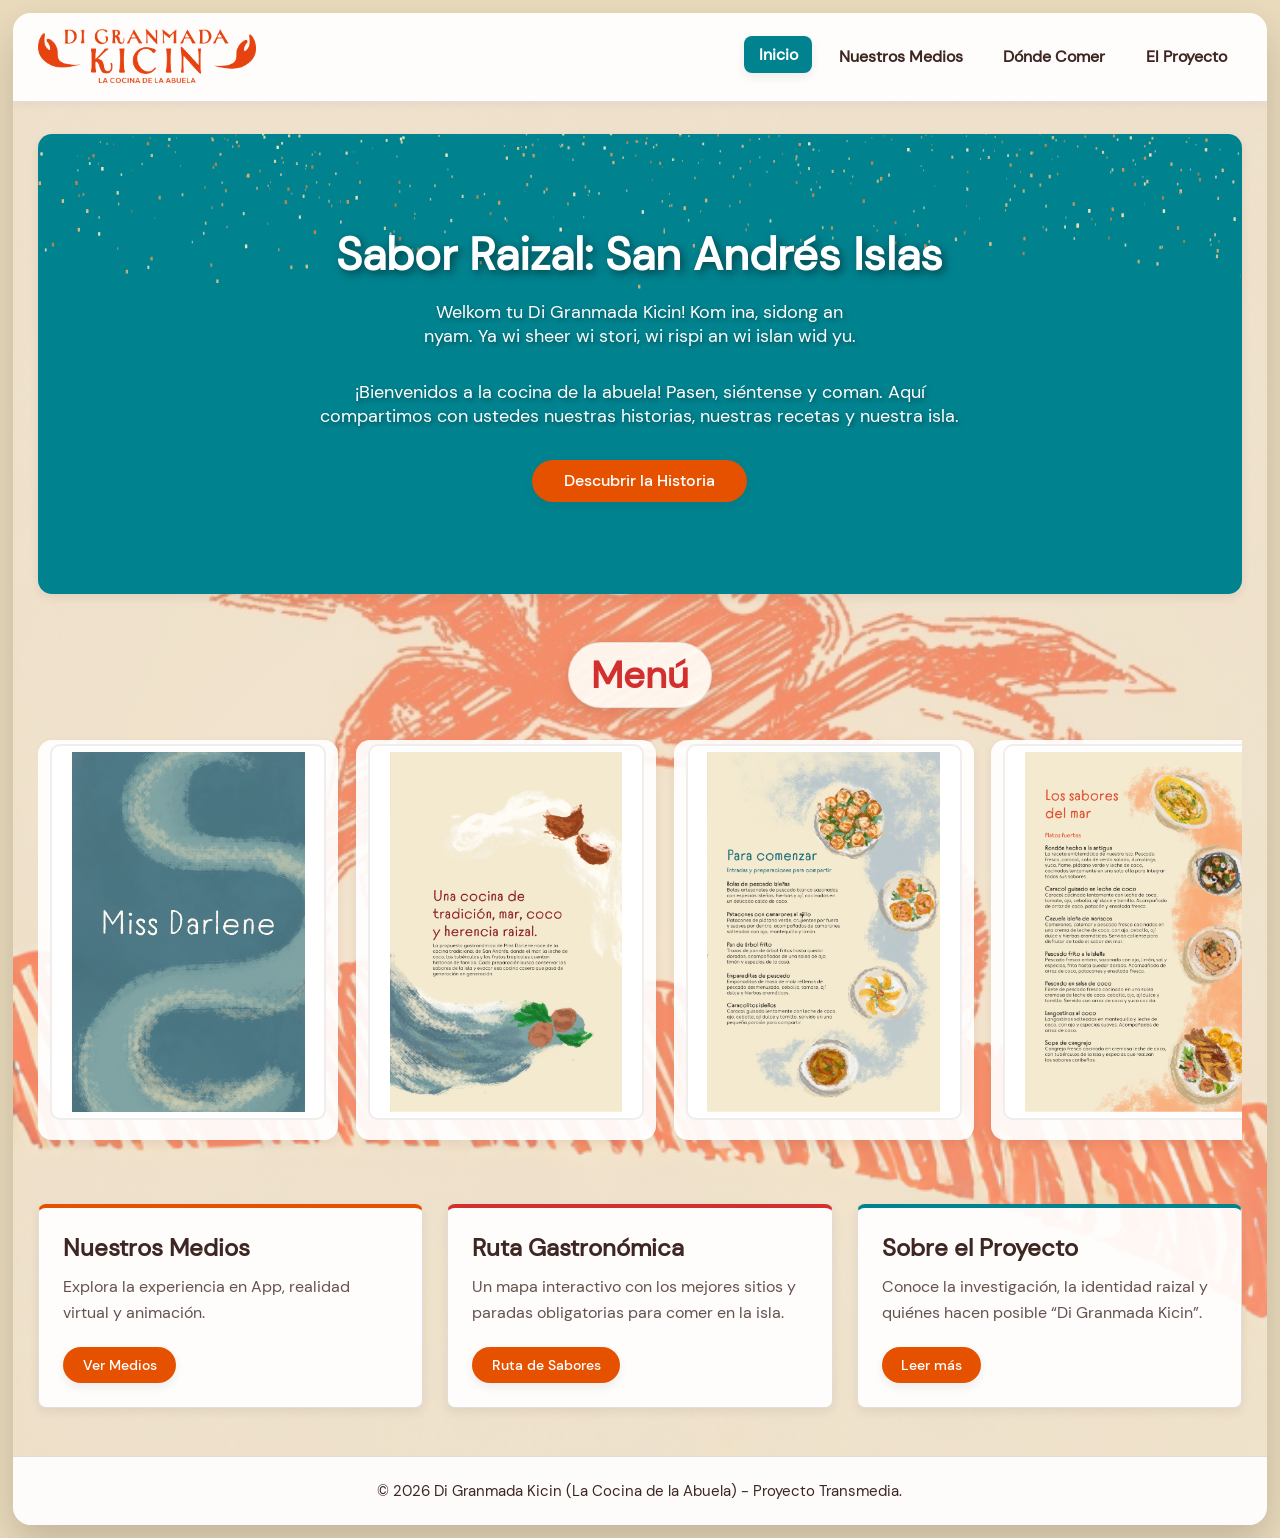
==== commit 966176c6: "Add script tag for sin-viudas.js" ====
--- a/index.html
+++ b/index.html
@@ -110,8 +110,9 @@
       </footer>
     </div>
   
-
+    <script src="sin-viudas.js"></script>
     <script src="menu-gallery.js"></script>
     <script src="sand.js"></script>
+    
 </body>
 </html>
--- a/styles.css
+++ b/styles.css
@@ -137,7 +137,7 @@
 .hero { position: relative; display:flex; flex-direction:column; align-items:center; justify-content:center; text-align:center; padding:4rem 2rem; background-color: var(--color-accent); border-radius: 14px; box-shadow: var(--shadow); margin-bottom:3rem; overflow:hidden; min-height:clamp(340px, 52vh, 460px); isolation:isolate; }
 .hero h1, .hero p, .hero .crayon-btn { position:relative; z-index:2; }
 .hero h1 { color: var(--color-white); font-size:clamp(1.9rem, 4vw, 2.8rem); margin-bottom:1rem; text-shadow:3px 3px 8px rgba(0,0,0,0.5); }
-.hero p { color:var(--color-white); font-size:1.15rem; margin-bottom:2rem; max-width:760px; text-shadow:2px 2px 5px rgba(0,0,0,0.4); }
+.hero p { color:var(--color-white); font-size:1.15rem; margin-bottom:2rem; max-width:760px; text-shadow:2px 2px 5px rgba(0,0,0,0.4); text-wrap:balance; /* reparte el texto en líneas parejas, sin palabra suelta al final */ }
 
 /* hero overlay: la arena se dibuja en un <canvas> (ver sand.js) */
 .hero-sand-overlay { position:absolute; inset:0; z-index:1; pointer-events:none; overflow:hidden; }
@@ -200,7 +200,19 @@
 .grid-resumen p { color: rgba(62,39,35,0.8); line-height:1.6; }
 
 /* Páginas internas */
-.page-title { text-align:center; font-size:clamp(1.8rem,3vw,2.6rem); margin-bottom:1.5rem; color:var(--color-secondary); }
+.page-title,
+.section-title {
+  display: table;              /* el fondo se ajusta al texto, no a todo el ancho */
+  margin: 0 auto 1.5rem;       /* centrado */
+  padding: 0.45rem 1.4rem;
+  background: rgba(255, 252, 246, 0.92);
+  border: 1px solid rgba(62, 39, 35, 0.10);
+  border-radius: 999px;        /* forma de pastilla */
+  box-shadow: 0 6px 16px rgba(62, 39, 35, 0.12);
+  text-align: center;
+  text-wrap: balance;          /* si baja de renglón, queda parejo */
+   color: var(--color-secondary);
+}
 .media-grid, .restaurants-grid { display:grid; grid-template-columns:repeat(auto-fit,minmax(240px,1fr)); gap:1.5rem; }
 .media-card, .restaurant-card { display:flex; flex-direction:column; height:100%; }
 .media-image-frame, .restaurant-img-frame { width:100%; height:260px; border-radius:12px; overflow:hidden; display:flex; align-items:center; justify-content:center; background:linear-gradient(180deg,#fff,#fff); padding:8px; border:2px solid rgba(0,0,0,0.04); margin-bottom:0.85rem; }
@@ -282,68 +294,124 @@
   width: min(100%, 960px);
 }
 
-/* Personaje grande, de pie sobre un círculo, saliéndose por arriba */
+/* Foto de perfil de Jerome (estilo WhatsApp): círculo con solo cabeza y torso.
+   Ajustes rápidos:
+   --jerome-size  tamaño del círculo
+   --jerome-zoom  acercamiento (1 = ancho completo, 1.2 = más cerca de la cara)
+   --jerome-y     qué parte vertical se ve (0% = arriba, 100% = abajo)  */
 .jerome-photo {
+  --jerome-size: 170px;
+  --jerome-zoom: 1.8;
+  --jerome-y: 0%;
   position: relative;
-  flex: 0 0 200px;
-  height: 230px;
-  display: flex;
-  align-items: flex-end;
-  justify-content: center;
-}
-
-/* círculo de fondo (detrás del personaje) */
-.jerome-photo::before {
-  content: "";
-  position: absolute;
-  bottom: 0;
-  left: 50%;
-  transform: translateX(-50%);
-  width: 180px;
-  height: 180px;
+  flex: 0 0 var(--jerome-size);
+  width: var(--jerome-size);
+  height: var(--jerome-size);
   border-radius: 50%;
+  overflow: hidden;                       /* recorta todo lo que salga del círculo */
   background: linear-gradient(135deg, rgba(230,81,0,0.22), rgba(0,131,143,0.18));
   border: 3px solid #fff;
-  box-shadow: 0 8px 20px rgba(62,39,35,0.15);
+  box-shadow: 0 8px 20px rgba(62,39,35,0.18);
 }
 
 .jerome-photo img {
-  position: relative;      /* encima del círculo */
-  z-index: 1;
   display: block;
-  height: 100%;            /* más alto que el círculo: "sale" por arriba */
-  width: auto;
-  max-width: 100%;
-  object-fit: contain;
-  object-position: center bottom;
-  filter: drop-shadow(0 6px 8px rgba(62,39,35,0.25));
-}
-
-/* Globo de diálogo */
+  width: 100%;
+  height: 100%;
+  max-width: none;
+  object-fit: cover;                      /* llena el círculo sin deformar */
+  object-position: 50% var(--jerome-y);   /* encuadra desde arriba: cabeza + torso */
+  transform: scale(var(--jerome-zoom));
+  transform-origin: 50% 0%;
+  filter: none;
+}
+
+/* Globo de diálogo (estilo mensaje de chat) */
+.jerome-banner { justify-content: center; gap: 1.1rem; }
+
 .jerome-bubble {
   position: relative;
-  flex: 1;
-  padding: 1.5rem 2rem;
-  background: #fff;
+  flex: 0 1 auto;
+  min-width: 0;
+  max-width: 640px;
+  padding: 1rem 5.4rem 1.15rem 1.5rem;
+  background: linear-gradient(180deg, #ffffff 0%, #fffaf1 100%);
   border: 1px solid rgba(62,39,35,0.10);
-  border-radius: 26px;
+  border-radius: 8px 26px 26px 26px;      /* la esquina junto a Jerome es la "colita" */
   box-shadow: 0 12px 28px rgba(62,39,35,0.12);
 }
 
-/* colita del globo apuntando a Jerome */
+/* colita del globo, arriba junto a la foto */
 .jerome-bubble::before {
   content: "";
   position: absolute;
-  left: -13px;
-  top: 50%;
-  width: 26px;
-  height: 26px;
+  left: -9px;
+  top: 20px;
+  width: 18px;
+  height: 18px;
   background: #fff;
   border-left: 1px solid rgba(62,39,35,0.10);
   border-bottom: 1px solid rgba(62,39,35,0.10);
-  border-bottom-left-radius: 6px;
-  transform: translateY(-50%) rotate(45deg);
-}
+  border-bottom-left-radius: 5px;
+  transform: rotate(45deg);
+}
+
+/* nombre del remitente, como en un chat */
+.jerome-name {
+  display: block;
+  margin-bottom: 0.2rem;
+  font-size: 0.78rem;
+  font-weight: 700;
+  letter-spacing: 0.14em;
+  text-transform: uppercase;
+  color: var(--color-primary, #e65100);
+}
+
+.jerome-title {
+  margin: 0;
+  font-size: clamp(1.25rem, 2.4vw, 1.75rem);
+  line-height: 1.15;
+  font-weight: 700;
+  color: var(--color-secondary);
+  text-align: left;
+  text-wrap: balance;
+}
+
+/* separador corto de color */
+.jerome-sub {
+  position: relative;
+  margin: 0.8rem 0 0;
+  padding-top: 0.7rem;
+  font-size: clamp(1rem, 1.6vw, 1.2rem);
+  line-height: 1.3;
+  color: var(--color-text);
+  opacity: 0.85;
+}
+.jerome-sub::before {
+  content: "";
+  position: absolute;
+  top: 0; left: 0;
+  width: 38px;
+  height: 3px;
+  border-radius: 3px;
+  background: var(--color-primary, #e65100);
+}
+
+/* ícono decorativo a la derecha */
+.jerome-icon {
+  position: absolute;
+  right: 1.2rem;
+  top: 50%;
+  transform: translateY(-50%);
+  width: 46px;
+  height: 46px;
+  display: grid;
+  place-items: center;
+  border-radius: 50%;
+  color: var(--color-accent, #00838f);
+  background: rgba(0,131,143,0.10);
+}
+.jerome-icon svg { width: 24px; height: 24px; display: block; }
 
 .jerome-label {
   display: block;
@@ -363,6 +431,14 @@
   color: var(--color-secondary);
   text-align: left;
 }
+@media (max-width: 640px) {
+  .page-title,
+  .section-title {
+    padding: 0.4rem 1rem;
+    border-radius: 18px;
+    max-width: 100%;
+  }
+}
 
 /* Móvil: Jerome a la izquierda, globo a la derecha */
 @media (max-width: 640px) {
@@ -375,32 +451,23 @@
 
   /* Jerome más pequeño para que quepa el texto */
   .jerome-photo {
-    flex: 0 0 125px;
-    height: 165px;
-  }
-  .jerome-photo::before {
-    width: 112px;
-    height: 112px;
-    border-width: 3px;
+    --jerome-size: clamp(64px, 22vw, 92px);
+    border-width: 2px;
   }
 
   /* Globo: ocupa el resto del ancho */
   .jerome-bubble {
     flex: 1;
-    min-width: 0;
-    text-align: left;
-    padding: 0.9rem 1rem;
-    border-radius: 20px;
+    max-width: none;
+    padding: 0.8rem 1rem 0.9rem;
+    border-radius: 6px 20px 20px 20px;
   }
-
-  /* Colita otra vez al costado izquierdo, apuntando a Jerome */
-  .jerome-bubble::before {
-    left: -10px;
-    top: 50%;
-    width: 20px;
-    height: 20px;
-    transform: translateY(-50%) rotate(45deg);
-  }
+  .jerome-bubble::before { top: 16px; left: -8px; width: 15px; height: 15px; }
+  .jerome-icon { display: none; }
+  .jerome-name { font-size: 0.66rem; }
+  .jerome-title { font-size: clamp(0.66rem, 3.5vw, 1.1rem); white-space: nowrap; }
+  .jerome-sub { margin-top: 0.55rem; padding-top: 0.55rem; font-size: 0.95rem; }
+  .jerome-sub::before { width: 30px; }
 
   .jerome-label {
     font-size: 0.68rem;
@@ -442,3 +509,119 @@
 }
 
 /* Fin de archivo */
+
+/* ===============================================================
+   NUESTROS MEDIOS: tarjetas clicables + ventana emergente (media-modal.js)
+   =============================================================== */
+.media-card[data-media] { cursor: pointer; -webkit-tap-highlight-color: transparent; }
+.media-card[data-media]:focus-visible { outline: 3px solid var(--color-accent); outline-offset: 3px; }
+.media-card .media-image-frame { position: relative; }
+.media-card[data-media] .media-image-frame img { transition: transform 0.5s cubic-bezier(.22,.9,.24,1); }
+.media-card[data-media]:hover .media-image-frame img { transform: scale(1.04); }
+
+.media-badge {
+  position: absolute; right: 12px; bottom: 12px;
+  display: inline-flex; align-items: center; gap: 0.4rem;
+  padding: 0.4rem 0.85rem 0.4rem 0.55rem;
+  border-radius: 999px;
+  background: rgba(62, 39, 35, 0.82); color: #fff;
+  font-family: 'DMSans Medium', system-ui, sans-serif; font-size: 0.82rem; line-height: 1;
+  -webkit-backdrop-filter: blur(4px); backdrop-filter: blur(4px);
+  box-shadow: 0 4px 12px rgba(0,0,0,0.25);
+  transition: background 0.25s ease, transform 0.25s ease;
+}
+.media-badge svg { width: 18px; height: 18px; fill: currentColor; padding: 3px; border-radius: 50%; background: var(--color-primary); }
+.media-card[data-media]:hover .media-badge { background: var(--color-primary); transform: translateY(-2px); }
+.media-card[data-media]:hover .media-badge svg { background: rgba(255,255,255,0.25); }
+
+body.mm-lock { overflow: hidden; }
+
+.mm {
+  --fig-w: 390;   /* proporción del prototipo de Figma (ancho x alto). Ajusta si tu frame es otro */
+  --fig-h: 844;
+  position: fixed; inset: 0; z-index: 2000;
+  display: flex; align-items: center; justify-content: center;
+  padding: max(12px, env(safe-area-inset-top)) 12px max(12px, env(safe-area-inset-bottom));
+}
+.mm[hidden] { display: none; }
+.mm-backdrop {
+  position: absolute; inset: 0;
+  background: radial-gradient(ellipse at center, rgba(62,39,35,0.55), rgba(30,18,15,0.82));
+  -webkit-backdrop-filter: blur(6px); backdrop-filter: blur(6px);
+}
+.mm-panel {
+  position: relative; transform-origin: 0 0;
+  display: flex; flex-direction: column;
+  max-height: calc(100dvh - 24px);
+  background: #fffaf1;
+  border-radius: 18px;
+  box-shadow: 0 30px 80px rgba(0,0,0,0.45);
+  overflow: hidden;
+}
+.mm-panel::before {
+  content: ""; position: absolute; left: 0; right: 0; top: 0; height: 4px; z-index: 2;
+  background: linear-gradient(90deg, var(--color-primary), var(--color-secondary), var(--color-accent));
+}
+.mm-panel[data-kind="video"] { width: min(980px, 100%, calc((100dvh - 190px) * 16 / 9)); }
+.mm-panel[data-kind="figma"] { width: min(440px, 100%, calc((100dvh - 190px) * var(--fig-w) / var(--fig-h))); }
+
+.mm-head { display: flex; align-items: center; gap: 0.75rem; padding: 1rem 1rem 0.7rem 1.25rem; }
+.mm-title { flex: 1; min-width: 0; margin: 0; font-family: 'DMSans Medium', system-ui, sans-serif; font-weight: 500; font-size: clamp(1rem, 2.4vw, 1.25rem); line-height: 1.2; color: var(--color-secondary); text-wrap: balance; }
+.mm-ext { flex: 0 0 auto; font-size: 0.85rem; font-weight: 700; color: var(--color-accent); text-decoration: none; padding: 0.35rem 0.7rem; border-radius: 999px; background: rgba(0,131,143,0.1); transition: background 0.2s; }
+.mm-ext:hover { background: rgba(0,131,143,0.2); }
+.mm-close { flex: 0 0 auto; width: 38px; height: 38px; display: grid; place-items: center; border: 0; border-radius: 50%; background: rgba(62,39,35,0.08); color: var(--color-text); font-size: 1rem; cursor: pointer; transition: background 0.2s, transform 0.25s; }
+.mm-close:hover { background: var(--color-secondary); color: #fff; transform: rotate(90deg); }
+.mm-expand { flex: 0 0 auto; width: 38px; height: 38px; display: grid; place-items: center; border: 0; border-radius: 50%; background: rgba(62,39,35,0.08); color: var(--color-text); cursor: pointer; transition: background 0.2s, color 0.2s, transform 0.25s; }
+.mm-expand svg { width: 18px; height: 18px; fill: currentColor; }
+.mm-expand:hover { background: var(--color-accent); color: #fff; transform: scale(1.08); }
+.mm-expand[hidden], .mm-resize[hidden] { display: none; }
+.mm-expand:focus-visible { outline: 3px solid var(--color-accent); outline-offset: 2px; }
+
+/* tamaño libre (prototipo de Figma): ampliar con el botón o arrastrando la esquina */
+.mm-panel.is-animating { transition: width 0.5s cubic-bezier(.22,.9,.24,1), height 0.5s cubic-bezier(.22,.9,.24,1); }
+.mm-panel.is-sized .mm-body { flex: 1 1 auto; min-height: 0; }
+.mm-panel.is-sized .mm-stage { flex: 1 1 auto; aspect-ratio: auto; min-height: 0; }
+.mm-panel.is-sized .mm-caption { padding-right: 2.4rem; }
+.mm-panel.is-dragging { user-select: none; -webkit-user-select: none; }
+.mm-panel.is-dragging iframe { pointer-events: none; }
+.mm-resize {
+  position: absolute; right: 0; bottom: 0; width: 30px; height: 30px; z-index: 3;
+  cursor: nwse-resize; touch-action: none;
+  background: linear-gradient(135deg,
+    transparent 0 50%, rgba(62,39,35,0.45) 50% 57%, transparent 57% 67%,
+    rgba(62,39,35,0.45) 67% 74%, transparent 74% 84%, rgba(62,39,35,0.45) 84% 91%, transparent 91%);
+  border-bottom-right-radius: 18px;
+}
+.mm-resize:hover { filter: brightness(0.7); }
+.mm-close:focus-visible, .mm-ext:focus-visible { outline: 3px solid var(--color-accent); outline-offset: 2px; }
+
+.mm-body { display: flex; flex-direction: column; min-height: 0; }
+.mm-stage { position: relative; width: calc(100% - 2rem); margin: 0 1rem; background: #1b1210; border-radius: 12px; overflow: hidden; aspect-ratio: 16 / 9; }
+.mm-panel[data-kind="figma"] .mm-stage { aspect-ratio: var(--fig-w) / var(--fig-h); }
+.mm-panel[data-kind="image"] { width: min(460px, 100%, calc(100dvh - 190px)); }
+.mm-panel[data-kind="image"] .mm-stage { aspect-ratio: 1 / 1; background: #fff; border: 1px solid rgba(62,39,35,0.1); }
+.mm-image { position: absolute; inset: 0; width: 100%; height: 100%; padding: 1rem; object-fit: contain; background: #fff; }
+.mm-panel[data-kind="image"] .mm-missing { color: var(--color-text); background: #fff; }
+.mm-stage video, .mm-stage iframe { position: absolute; inset: 0; width: 100%; height: 100%; border: 0; background: #1b1210; }
+.mm-stage video { object-fit: contain; }
+.mm-caption { margin: 0; padding: 0.85rem 1.25rem 1.1rem; font-size: 0.95rem; line-height: 1.5; color: rgba(62,39,35,0.85); }
+
+.mm-spinner { position: absolute; left: 50%; top: 50%; width: 38px; height: 38px; margin: -19px 0 0 -19px; border-radius: 50%; border: 3px solid rgba(255,255,255,0.22); border-top-color: var(--color-primary); animation: mm-spin 0.8s linear infinite; z-index: 1; pointer-events: none; }
+.mm-spinner.is-hidden { display: none; }
+@keyframes mm-spin { to { transform: rotate(360deg); } }
+
+.mm-missing { position: absolute; inset: 0; display: flex; flex-direction: column; align-items: center; justify-content: center; gap: 0.45rem; padding: 1rem; text-align: center; color: #fff; background: radial-gradient(circle at 30% 20%, rgba(230,81,0,0.35), transparent 60%), radial-gradient(circle at 80% 90%, rgba(0,131,143,0.35), transparent 55%), #1b1210; }
+.mm-missing svg { width: 56px; height: 56px; padding: 15px; fill: #fff; border-radius: 50%; background: var(--color-primary); margin-bottom: 0.4rem; }
+.mm-missing strong { font-family: 'DMSans Medium', system-ui, sans-serif; font-weight: 500; font-size: 1.1rem; }
+.mm-missing span { font-size: 0.9rem; opacity: 0.8; }
+
+@media (max-width: 600px) {
+  .mm { padding: 8px; }
+  .mm-head { padding: 0.8rem 0.8rem 0.55rem 1rem; }
+     .mm-resize { display: none; }   /* en celular se usa el botón de ampliar */
+  .mm-stage { width: calc(100% - 1.2rem); margin: 0 0.6rem; }
+  .mm-caption { padding: 0.7rem 1rem 0.9rem; font-size: 0.9rem; }
+   .mm-panel[data-kind="image"] { width: min(460px, 100%, calc(100dvh - 170px)); }
+  .mm-panel[data-kind="video"] { width: min(980px, 100%, calc((100dvh - 170px) * 16 / 9)); }
+  .mm-panel[data-kind="figma"] { width: min(440px, 100%, calc((100dvh - 170px) * var(--fig-w) / var(--fig-h))); }
+}
